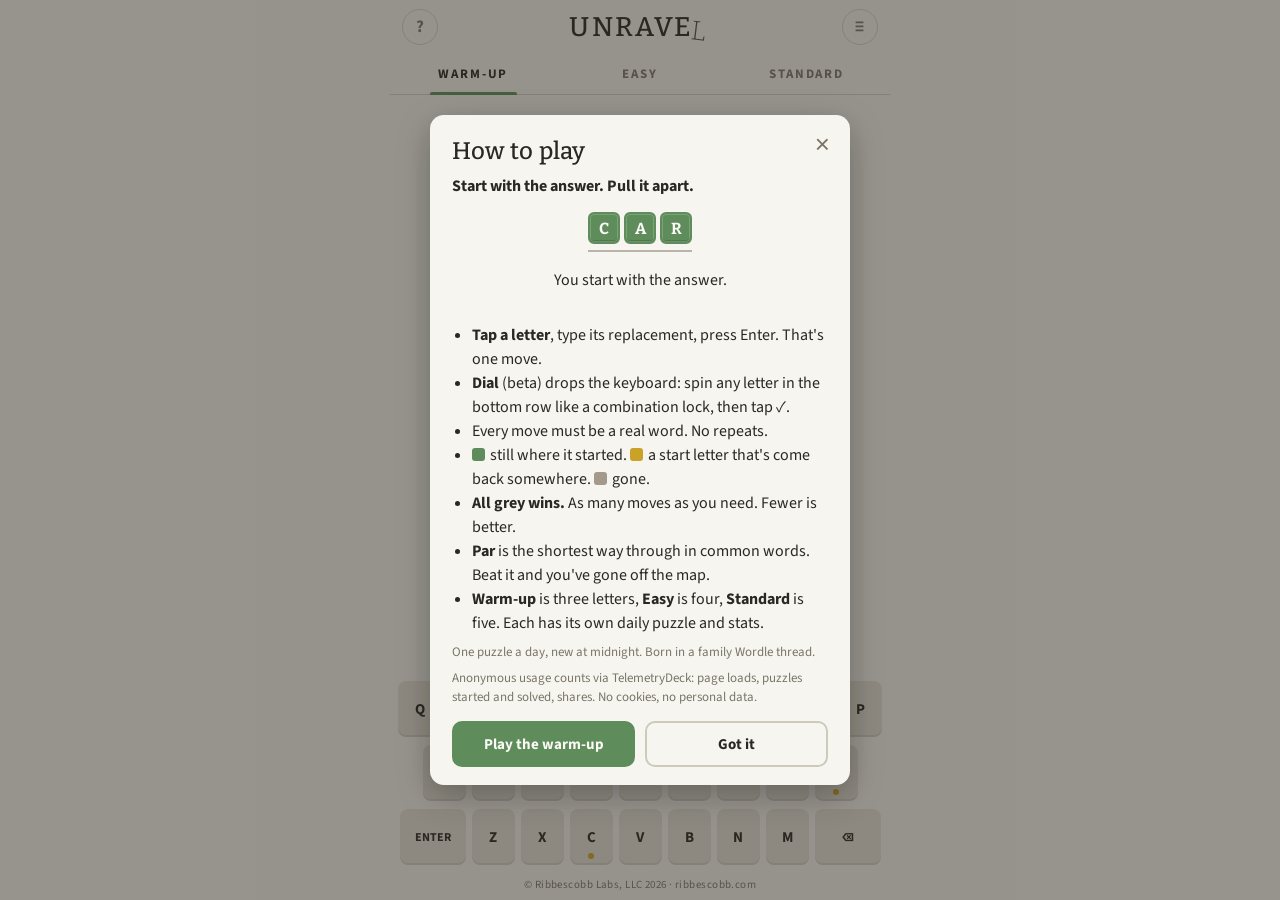
==== index.html @ 87c5cd1d "Label the reel input 'Dial' in the UI (internal name unchanged) Co-Authored-By: Claude Fable 5.1 <no" ====
<!DOCTYPE html>
<html lang="en">
<head>
  <meta charset="utf-8">
  <meta name="viewport" content="width=device-width, initial-scale=1, viewport-fit=cover">
  <meta name="color-scheme" content="light dark">
  <title>Unravel</title>
  <meta name="description" content="Wordle, backwards. Start with the answer and erase it one letter at a time.">
  <meta property="og:type" content="website">
  <meta property="og:url" content="https://ribbescobb.com/unravel/">
  <meta property="og:title" content="Unravel">
  <meta property="og:description" content="Wordle, backwards. Start with the answer and erase it one letter at a time.">
  <meta property="og:image" content="https://ribbescobb.com/unravel/og.png">
  <meta property="og:image:width" content="1200">
  <meta property="og:image:height" content="630">
  <meta property="og:image:alt" content="A word grid going from BRACE in green to THINK in grey, beside the Unravel wordmark.">
  <meta name="twitter:card" content="summary_large_image">
  <meta name="twitter:title" content="Unravel">
  <meta name="twitter:description" content="Wordle, backwards. Start with the answer and erase it one letter at a time.">
  <meta name="twitter:image" content="https://ribbescobb.com/unravel/og.png">
  <link rel="icon" href="data:image/svg+xml,%3Csvg xmlns='http://www.w3.org/2000/svg' viewBox='0 0 32 32'%3E%3Crect width='32' height='32' rx='8' fill='%235E8C5A'/%3E%3Crect x='6' y='6' width='20' height='20' rx='5' fill='%23A39A8C'/%3E%3C/svg%3E">
  <link rel="preconnect" href="https://fonts.googleapis.com">
  <link rel="preconnect" href="https://fonts.gstatic.com" crossorigin>
  <link rel="stylesheet" href="https://fonts.googleapis.com/css2?family=Bitter:wght@300;500;700&family=Source+Sans+3:wght@400;600;700&display=swap">
  <link rel="stylesheet" href="style.css">
</head>
<body>
  <header class="top">
    <button class="icon" id="btn-help" aria-label="How to play">?</button>
    <h1>UNRAVE<span class="tail">L</span></h1>
    <button class="icon" id="btn-stats" aria-label="Stats">≡</button>
  </header>

  <nav class="tabs" role="tablist" aria-label="Mode">
    <button data-mode="3" role="tab">Warm-up</button>
    <button data-mode="4" role="tab">Easy</button>
    <button data-mode="5" role="tab">Standard</button>
  </nav>

  <main>
    <div class="input-label" id="input-label">Input mode</div>
    <div class="input-toggle" role="radiogroup" aria-labelledby="input-label">
      <button data-input="keys" role="radio">Keyboard</button>
      <button data-input="reel" role="radio">Dial <span class="beta">beta</span></button>
    </div>
    <p class="subtitle" id="subtitle"></p>
    <div class="board" id="board" aria-live="polite"></div>
    <div class="under">
      <span class="moves" id="moves"></span>
      <button class="undo" id="btn-undo" disabled>↺ Back</button>
    </div>
    <div class="toast" id="toast" role="status"></div>
  </main>

  <div class="keyboard" id="keyboard"></div>
  <footer class="foot">&copy; Ribbescobb Labs, LLC 2026 &middot; <a href="https://ribbescobb.com/">ribbescobb.com</a></footer>

  <div class="modal" id="modal-help" hidden>
    <div class="sheet">
      <button class="close" data-close aria-label="Close">×</button>
      <h2>How to play</h2>
      <p><strong>Start with the answer. Pull it apart.</strong></p>
      <div class="tutorial">
        <div class="mini" id="tut-board"></div>
        <p class="tut-cap" id="tut-cap"></p>
        <button class="tut-replay" id="tut-replay" hidden>↻ Play it again</button>
      </div>
      <ul>
        <li><strong>Tap a letter</strong>, type its replacement, press Enter. That's one move.</li>
        <li><strong>Dial</strong> (beta) drops the keyboard: spin any letter in the bottom row like a combination lock, then tap ✓.</li>
        <li>Every move must be a real word. No repeats.</li>
        <li><span class="sw green"></span> still where it started. <span class="sw yellow"></span> a start letter that's come back somewhere. <span class="sw grey"></span> gone.</li>
        <li><strong>All grey wins.</strong> As many moves as you need. Fewer is better.</li>
        <li><strong>Par</strong> is the shortest way through in common words. Beat it and you've gone off the map.</li>
        <li><strong>Warm-up</strong> is three letters, <strong>Easy</strong> is four, <strong>Standard</strong> is five. Each has its own daily puzzle and stats.</li>
      </ul>
      <p class="fine">One puzzle a day, new at midnight. Born in a family Wordle thread.</p>
      <p class="fine">Anonymous usage counts via TelemetryDeck: page loads, puzzles started and solved, shares. No cookies, no personal data.</p>
      <div class="actions">
        <button class="primary" id="btn-warmup">Play the warm-up</button>
        <button data-close>Got it</button>
      </div>
    </div>
  </div>

  <div class="modal" id="modal-result" hidden>
    <div class="sheet">
      <button class="close" data-close aria-label="Close">×</button>
      <h2 id="result-title"></h2>
      <p id="result-body"></p>
      <div class="mini" id="result-path"></div>
      <div class="stats" id="stats"></div>
      <div class="actions">
        <button class="primary" id="btn-share">Share</button>
      </div>
    </div>
  </div>

  <script src="words.js"></script>
  <script src="puzzles.js"></script>
  <script src="app.js"></script>
</body>
</html>
---- style.css ----
/* Unravel — "Loom". Natural-dye tones on undyed wool; Bitter for letters, Source Sans 3 for everything else. */
:root {
  --bg: #EFECE5;        /* wool */
  --fg: #2B2823;
  --muted: #7B7568;
  --line: #CFC9BC;
  --green: #5E8C5A;     /* moss */
  --yellow: #C9A227;    /* mustard */
  --grey: #A39A8C;      /* flax */
  --ash: #5A554D;
  --on-tile: #FBFAF7;
  --key: #DED9CE;
  --key-fg: #2B2823;
  --key-dead: #C8C2B4;
  --sheet: #F7F5F0;
  --shadow: rgba(43, 40, 35, .45);
  --display: "Bitter", Georgia, "Times New Roman", serif;
  --body: "Source Sans 3", -apple-system, BlinkMacSystemFont, "Segoe UI", Helvetica, Arial, sans-serif;
}
@media (prefers-color-scheme: dark) {
  :root {
    --bg: #221F1B;      /* peat */
    --fg: #EDE8DE;
    --muted: #9A9385;
    --line: #3D382F;
    --green: #6B9A66;
    --yellow: #D1AC33;
    --grey: #6E675C;
    --ash: #3A3733;
    --on-tile: #F6F2EA;
    --key: #3A352D;
    --key-fg: #EDE8DE;
    --key-dead: #2C2823;
    --sheet: #2A2621;
    --shadow: rgba(0, 0, 0, .6);
  }
}

* { box-sizing: border-box; }
html, body { height: 100%; }
body {
  margin: 0;
  background: var(--bg);
  color: var(--fg);
  font-family: var(--body);
  display: flex;
  flex-direction: column;
  min-height: 100dvh;
  -webkit-user-select: none; user-select: none;
}

/* ---------- header ---------- */
.top {
  display: flex; align-items: center; justify-content: space-between;
  padding: 0 12px; height: 54px; max-width: 500px; width: 100%; margin: 0 auto;
}
.top h1 {
  margin: 0; font-family: var(--display); font-weight: 500; font-size: 27px; letter-spacing: .08em;
}
.top h1 .tail {
  display: inline-block; font-weight: 300; opacity: .8;
  transform: translateY(3px) rotate(7deg); transform-origin: top left;
}
.icon {
  width: 36px; height: 36px; border-radius: 50%;
  border: 1.5px solid var(--line); background: none; color: var(--muted);
  font-size: 17px; font-weight: 700; cursor: pointer; font-family: var(--body);
}

.tabs { display: flex; border-bottom: 1px solid var(--line); max-width: 500px; width: 100%; margin: 0 auto; }
.tabs button {
  flex: 1; height: 40px; border: 0; background: none; color: var(--muted); font-family: var(--body);
  font-weight: 700; font-size: 13px; letter-spacing: .14em; text-transform: uppercase; cursor: pointer;
  position: relative;
}
.tabs button.on { color: var(--fg); }
.tabs button.on::after { content: ""; position: absolute; left: 24%; right: 24%; bottom: -1px; height: 3px; background: var(--green); border-radius: 2px 2px 0 0; }
.tabs button:focus-visible { outline: 2px solid var(--green); outline-offset: -2px; }

/* ---------- board ---------- */
main {
  flex: 1; display: flex; flex-direction: column; align-items: center;
  justify-content: safe center; padding: 8px 12px; position: relative; overflow-y: auto; min-height: 0;
}
.input-label { font-size: 10px; font-weight: 700; letter-spacing: .14em; text-transform: uppercase; color: var(--muted); margin-bottom: 5px; }
.input-toggle { display: flex; gap: 2px; padding: 3px; border: 1.5px solid var(--line); border-radius: 999px; margin-bottom: 10px; }
.input-toggle button {
  border: 0; background: none; color: var(--muted); font-family: var(--body); font-weight: 700; font-size: 12px;
  letter-spacing: .06em; text-transform: uppercase; padding: 5px 12px; border-radius: 999px; cursor: pointer;
}
.input-toggle button.on { background: var(--fg); color: var(--bg); }
.input-toggle .beta { font-size: 9px; letter-spacing: .1em; padding: 1px 5px; border-radius: 999px; background: var(--yellow); color: #2B2823; margin-left: 4px; vertical-align: 1px; }
.input-toggle button.on .beta { background: var(--yellow); }
.keyboard[hidden] { display: none; }

/* reels: every tile in the play row is a spinnable letter wheel */
.board.reel-mode { padding-right: 52px; }
.tile.reel { position: relative; overflow: hidden; cursor: ns-resize; touch-action: none; border-style: solid; border-color: var(--line); color: var(--muted); }
.tile.reel.changed { color: var(--fg); border-color: var(--green); box-shadow: 0 0 0 3px color-mix(in srgb, var(--green) 30%, transparent); }
.tile.reel .strip { position: absolute; left: 0; right: 0; top: -200%; height: 500%; will-change: transform; }
.tile.reel .strip span { position: relative; display: flex; align-items: center; justify-content: center; height: 20%; text-transform: uppercase; }
.tile.reel .strip span:not(.mid) { opacity: .22; font-size: .8em; }
.tile.reel .strip span.spent::after { content: ""; position: absolute; right: 5px; bottom: 5px; width: 6px; height: 6px; border-radius: 50%; background: var(--yellow); }
.tile.reel::before, .tile.reel::after {
  content: ""; position: absolute; left: 50%; width: 0; height: 0; margin-left: -4px; pointer-events: none; opacity: .45;
  border-left: 4px solid transparent; border-right: 4px solid transparent;
}
.tile.reel::before { top: 3px; border-bottom: 4px solid var(--muted); }
.tile.reel::after { bottom: 3px; border-top: 4px solid var(--muted); }
.tile.reel.tick { animation: tick .12s ease; }
@keyframes tick { 50% { transform: scale(1.04); } }
.row-actions { position: absolute; right: -52px; top: 0; display: flex; flex-direction: column; gap: 6px; }
.row-actions button {
  width: 44px; height: calc((var(--tile) - 6px) / 2 + 3px); border-radius: 8px; border: 1.5px solid var(--line); background: none;
  color: var(--muted); font-size: 18px; cursor: pointer; font-family: var(--body); line-height: 1;
}
.row-actions button:not(.go) { font-size: 22px; font-weight: 400; }
.row-actions button.go { background: var(--green); border-color: var(--green); color: var(--on-tile); }
.row-actions button:disabled { opacity: .3; cursor: default; }

.subtitle { margin: 0 0 12px; color: var(--muted); font-size: 14px; letter-spacing: .06em; font-weight: 600; }

.board { --cols: 5; display: grid; gap: 6px; position: relative; padding-left: 18px; }
.row { display: grid; grid-template-columns: repeat(var(--cols, 5), 1fr); gap: 6px; }
.board { --tile: clamp(46px, 12.5vw, 60px); }
.tile {
  width: var(--tile); height: var(--tile);
  display: flex; align-items: center; justify-content: center;
  font-family: var(--display); font-size: clamp(23px, 6.2vw, 30px); font-weight: 700; text-transform: uppercase;
  border: 2px solid var(--line); border-radius: 9px; color: var(--fg);
  transition: transform .12s ease;
}
.tile.ghost { border-style: dashed; color: var(--muted); cursor: pointer; }
.tile.ghost:hover { border-color: var(--muted); }
.tile.dead { background: var(--ash); border-color: var(--ash); color: var(--on-tile); text-decoration: line-through; text-decoration-thickness: 3px; opacity: .85; }
.tile.selected { border-style: solid; border-color: var(--green); box-shadow: 0 0 0 3px color-mix(in srgb, var(--green) 30%, transparent); }
.tile.filled { color: var(--fg); border-color: var(--green); }
.tile.pop { animation: pop .12s ease; }
.tile.green, .tile.grey, .tile.yellow {
  color: var(--on-tile);
  box-shadow: inset 0 0 0 1px rgba(255,255,255,.18), inset 0 -2px 0 rgba(0,0,0,.14);
}
.tile.green { background: var(--green); border-color: var(--green); }
.tile.grey { background: var(--grey); border-color: var(--grey); }
.tile.yellow { background: var(--yellow); border-color: var(--yellow); }
.tile.flip { animation: flip .5s ease; }
.row.shake, .tile.shake { animation: shake .4s ease; }
.row.obliterate { animation: obliterate .5s ease-in forwards; }
.row.rewound .tile { animation: rewound .7s ease; }
.row.start { padding-bottom: 10px; margin-bottom: 6px; border-bottom: 2px solid color-mix(in srgb, var(--grey) 70%, transparent); }
.example .row.start, .mini .row.start { padding-bottom: 6px; margin-bottom: 3px; }

/* the thread: runs beside the surviving line, knotted at each row, frays over doomed rows */
.thread { position: absolute; left: 5px; width: 2px; background: var(--grey); opacity: .75; border-radius: 2px; pointer-events: none; }
.fray { position: absolute; left: 5px; width: 2px; pointer-events: none;
  background: repeating-linear-gradient(to bottom, var(--ash) 0 4px, transparent 4px 8px); }
.knot { position: absolute; left: 1px; width: 10px; height: 10px; border-radius: 50%; background: var(--green); border: 2px solid var(--bg); pointer-events: none; margin-top: -5px; }
.knot.cut { background: var(--ash); }

@keyframes pop { 0% { transform: scale(.9);} 50% { transform: scale(1.08);} 100% { transform: scale(1);} }
@keyframes flip { 0% { transform: rotateX(0);} 50% { transform: rotateX(90deg);} 100% { transform: rotateX(0);} }
@keyframes obliterate {
  0%   { transform: translateX(0) scale(1); opacity: 1; filter: blur(0); }
  15%  { transform: translateX(-6px) scale(1.03); }
  30%  { transform: translateX(6px) scale(1.03); }
  45%  { transform: translateX(-4px) scale(1); }
  100% { transform: translateX(0) scale(.6) rotateX(70deg); opacity: 0; filter: blur(3px); }
}
@keyframes rewound {
  0%   { box-shadow: 0 0 0 0 var(--green); }
  40%  { box-shadow: 0 0 0 4px var(--green); }
  100% { box-shadow: 0 0 0 0 transparent; }
}
@keyframes shake {
  10%, 90% { transform: translateX(-2px); } 20%, 80% { transform: translateX(3px); }
  30%, 50%, 70% { transform: translateX(-5px); } 40%, 60% { transform: translateX(5px); }
}
@media (prefers-reduced-motion: reduce) {
  .tile.flip, .tile.pop, .row.shake, .row.rewound .tile { animation: none; }
  .row.obliterate { animation-duration: .01s; }
}

.under { display: flex; align-items: center; gap: 14px; margin-top: 14px; min-height: 30px; padding-left: 18px; }
.moves { color: var(--muted); font-size: 14px; font-weight: 700; letter-spacing: .04em; }
.undo {
  border: 1.5px solid var(--line); background: none; color: var(--muted); font-family: var(--body);
  border-radius: 999px; padding: 5px 12px; font-weight: 700; font-size: 13px; cursor: pointer;
}
.undo:disabled { opacity: .35; cursor: default; }

.toast {
  position: absolute; top: 8px; left: 50%; transform: translateX(-50%);
  background: var(--fg); color: var(--bg); padding: 10px 14px; border-radius: 8px;
  font-weight: 700; font-size: 14px; opacity: 0; pointer-events: none;
  transition: opacity .15s; white-space: nowrap; z-index: 5;
}
.toast.show { opacity: 1; }

/* ---------- keyboard ---------- */
.keyboard { padding: 6px 6px 4px; max-width: 500px; width: 100%; margin: 0 auto; }
.krow { display: flex; justify-content: center; gap: 6px; margin-bottom: 8px; }
.key {
  flex: 1; max-width: 43px; height: 56px; border: 0; border-radius: 8px;
  background: var(--key); color: var(--key-fg); font-family: var(--body); font-weight: 700; font-size: 15px;
  text-transform: uppercase; cursor: pointer; padding: 0;
  box-shadow: inset 0 -2px 0 rgba(0,0,0,.08);
}
.key.wide { flex: 1.5; max-width: 66px; font-size: 12px; }
.key.spent { position: relative; }
.key.spent::after { content: ""; position: absolute; left: 50%; bottom: 6px; width: 6px; height: 6px; margin-left: -3px; border-radius: 50%; background: var(--yellow); }
.key:active { filter: brightness(.92); }

.foot { text-align: center; font-size: 11px; color: var(--muted); letter-spacing: .04em; padding: 0 12px calc(8px + env(safe-area-inset-bottom)); }
.foot a { color: inherit; text-decoration: none; }
.foot a:hover { text-decoration: underline; }

/* ---------- sheets ---------- */
.modal[hidden] { display: none; }
.modal {
  position: fixed; inset: 0; background: var(--shadow);
  display: flex; align-items: center; justify-content: center; padding: 16px; z-index: 10;
}
.sheet {
  background: var(--sheet); color: var(--fg); border-radius: 14px; padding: 22px 22px 18px;
  width: 100%; max-width: 420px; position: relative; box-shadow: 0 10px 34px rgba(0,0,0,.28);
  max-height: calc(100dvh - 32px); overflow-y: auto; -webkit-overflow-scrolling: touch;
}
.sheet h2 { margin: 0 0 10px; font-family: var(--display); font-weight: 500; font-size: 24px; letter-spacing: .01em; }
.sheet p { line-height: 1.45; margin: 8px 0; font-size: 16px; }
.sheet ul { padding-left: 20px; line-height: 1.5; margin: 8px 0; font-size: 16px; }
.sheet .fine { color: var(--muted); font-size: 13px; }
.sw { display: inline-block; width: 13px; height: 13px; border-radius: 3px; vertical-align: -1px; margin-right: 2px; }
.sw.green { background: var(--green); } .sw.yellow { background: var(--yellow); } .sw.grey { background: var(--grey); }
.close {
  position: sticky; top: -12px; float: right; margin: -10px -10px 0 0; border: 0; background: var(--sheet);
  font-size: 26px; color: var(--muted); cursor: pointer; line-height: 1; padding: 4px 8px; border-radius: 8px; z-index: 1;
}
.example, .mini { display: grid; gap: 4px; margin: 14px 0; justify-content: center; }
.example .row, .mini .row { gap: 4px; }
.example .tile, .mini .tile { width: 32px; height: 32px; font-size: 16px; border-width: 2px; border-radius: 6px; }
.example { margin: 10px 0; }
.tutorial { margin: 10px 0 12px; }
.tut-replay { display: block; margin: 6px auto 0; border: 1.5px solid var(--line); background: none; color: var(--muted); font-family: var(--body); font-weight: 700; font-size: 13px; border-radius: 999px; padding: 5px 12px; cursor: pointer; }
.tut-replay[hidden] { display: none; }
.tut-cap { text-align: center; font-size: 15px; min-height: 2.6em; margin: 8px 0 0; line-height: 1.3; }
.mini .tile.ghost { color: var(--muted); }

.stats { display: flex; flex-direction: column; margin: 14px 0 4px; }
.stats > .stat-row { display: flex; justify-content: center; gap: 22px; }
.mode-h { font-family: var(--display); font-weight: 500; font-size: 18px; margin: 14px 0 2px; padding-top: 12px; border-top: 1px solid var(--line); }
.mode-h:first-child { border-top: 0; padding-top: 0; margin-top: 4px; }
.mode-h span { font-family: var(--body); font-size: 12px; font-weight: 700; letter-spacing: .08em; text-transform: uppercase; color: var(--muted); margin-left: 6px; }
.dist { display: grid; gap: 4px; margin: 10px 0 4px; }
.dr { display: grid; grid-template-columns: 78px 1fr; align-items: center; gap: 8px; font-size: 13px; }
.dl { color: var(--muted); font-weight: 700; letter-spacing: .04em; text-align: right; }
.db { background: var(--grey); color: var(--on-tile); font-weight: 700; font-variant-numeric: tabular-nums; padding: 3px 7px; border-radius: 4px; text-align: right; box-sizing: border-box; min-width: 24px; }
.dr.hl .db { background: var(--green); }
.stat { text-align: center; }
.stat b { display: block; font-family: var(--display); font-weight: 500; font-size: 27px; font-variant-numeric: tabular-nums; }
.stat span { font-size: 11px; color: var(--muted); text-transform: uppercase; letter-spacing: .08em; font-weight: 700; }
.actions { display: flex; gap: 10px; margin-top: 14px; }
.actions button {
  flex: 1; height: 46px; border-radius: 10px; border: 2px solid var(--line); font-family: var(--body);
  background: none; color: var(--fg); font-weight: 700; font-size: 15px; cursor: pointer;
}
.actions button.primary { background: var(--green); border-color: var(--green); color: var(--on-tile); }
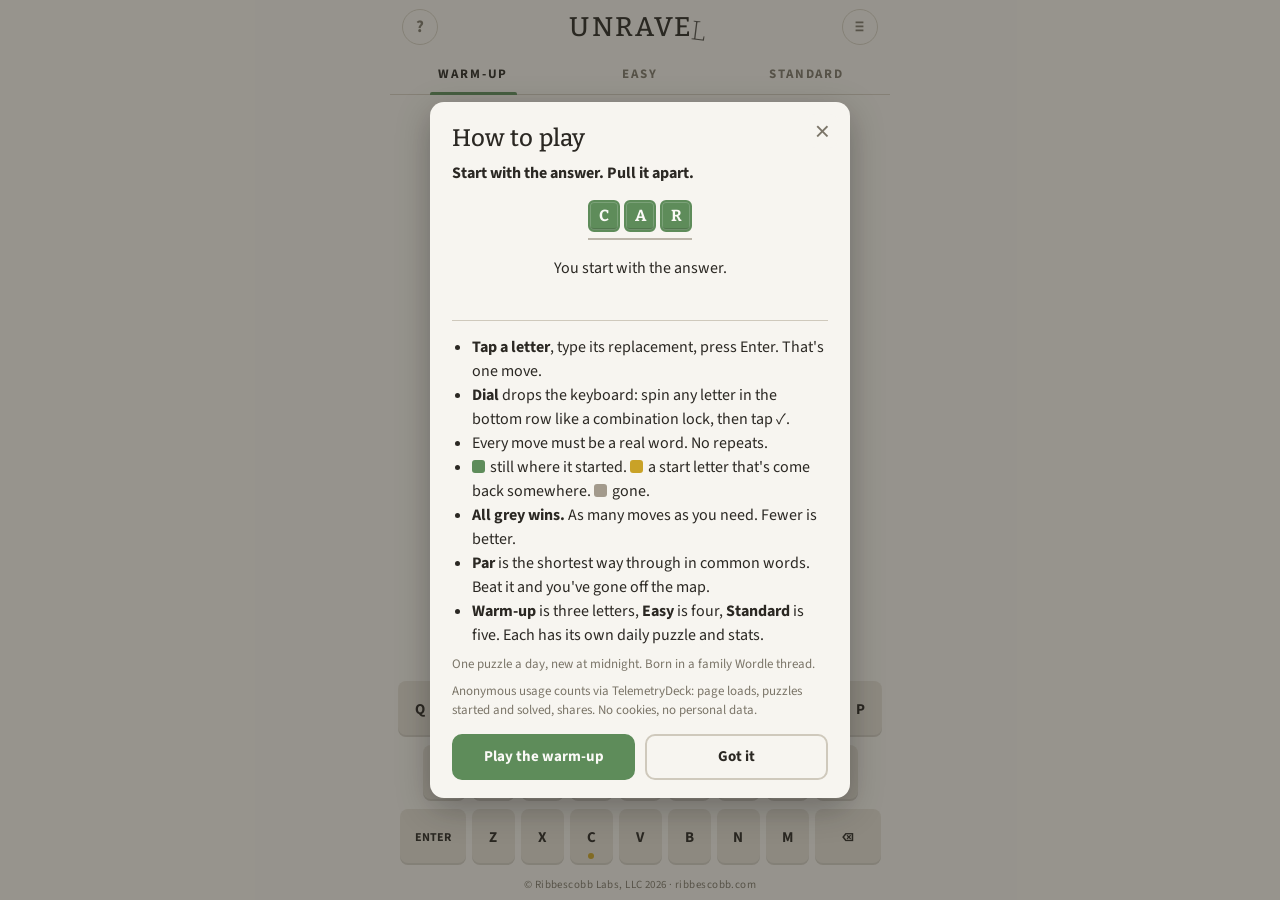
==== commit 380dc5d1: "Default input by device (Dial on touch, Keyboard otherwise); drop the beta tag Co-Authored-By: Claud" ====
--- a/index.html
+++ b/index.html
@@ -41,7 +41,7 @@
     <div class="input-label" id="input-label">Input mode</div>
     <div class="input-toggle" role="radiogroup" aria-labelledby="input-label">
       <button data-input="keys" role="radio">Keyboard</button>
-      <button data-input="reel" role="radio">Dial <span class="beta">beta</span></button>
+      <button data-input="reel" role="radio">Dial</button>
     </div>
     <p class="subtitle" id="subtitle"></p>
     <div class="board" id="board" aria-live="polite"></div>
@@ -67,7 +67,7 @@
       </div>
       <ul>
         <li><strong>Tap a letter</strong>, type its replacement, press Enter. That's one move.</li>
-        <li><strong>Dial</strong> (beta) drops the keyboard: spin any letter in the bottom row like a combination lock, then tap ✓.</li>
+        <li><strong>Dial</strong> drops the keyboard: spin any letter in the bottom row like a combination lock, then tap ✓.</li>
         <li>Every move must be a real word. No repeats.</li>
         <li><span class="sw green"></span> still where it started. <span class="sw yellow"></span> a start letter that's come back somewhere. <span class="sw grey"></span> gone.</li>
         <li><strong>All grey wins.</strong> As many moves as you need. Fewer is better.</li>
--- a/style.css
+++ b/style.css
@@ -239,7 +239,7 @@
 .example .row, .mini .row { gap: 4px; }
 .example .tile, .mini .tile { width: 32px; height: 32px; font-size: 16px; border-width: 2px; border-radius: 6px; }
 .example { margin: 10px 0; }
-.tutorial { margin: 10px 0 12px; }
+.tutorial { margin: 10px 0 14px; padding-bottom: 14px; border-bottom: 1px solid var(--line); }
 .tut-replay { display: block; margin: 6px auto 0; border: 1.5px solid var(--line); background: none; color: var(--muted); font-family: var(--body); font-weight: 700; font-size: 13px; border-radius: 999px; padding: 5px 12px; cursor: pointer; }
 .tut-replay[hidden] { display: none; }
 .tut-cap { text-align: center; font-size: 15px; min-height: 2.6em; margin: 8px 0 0; line-height: 1.3; }
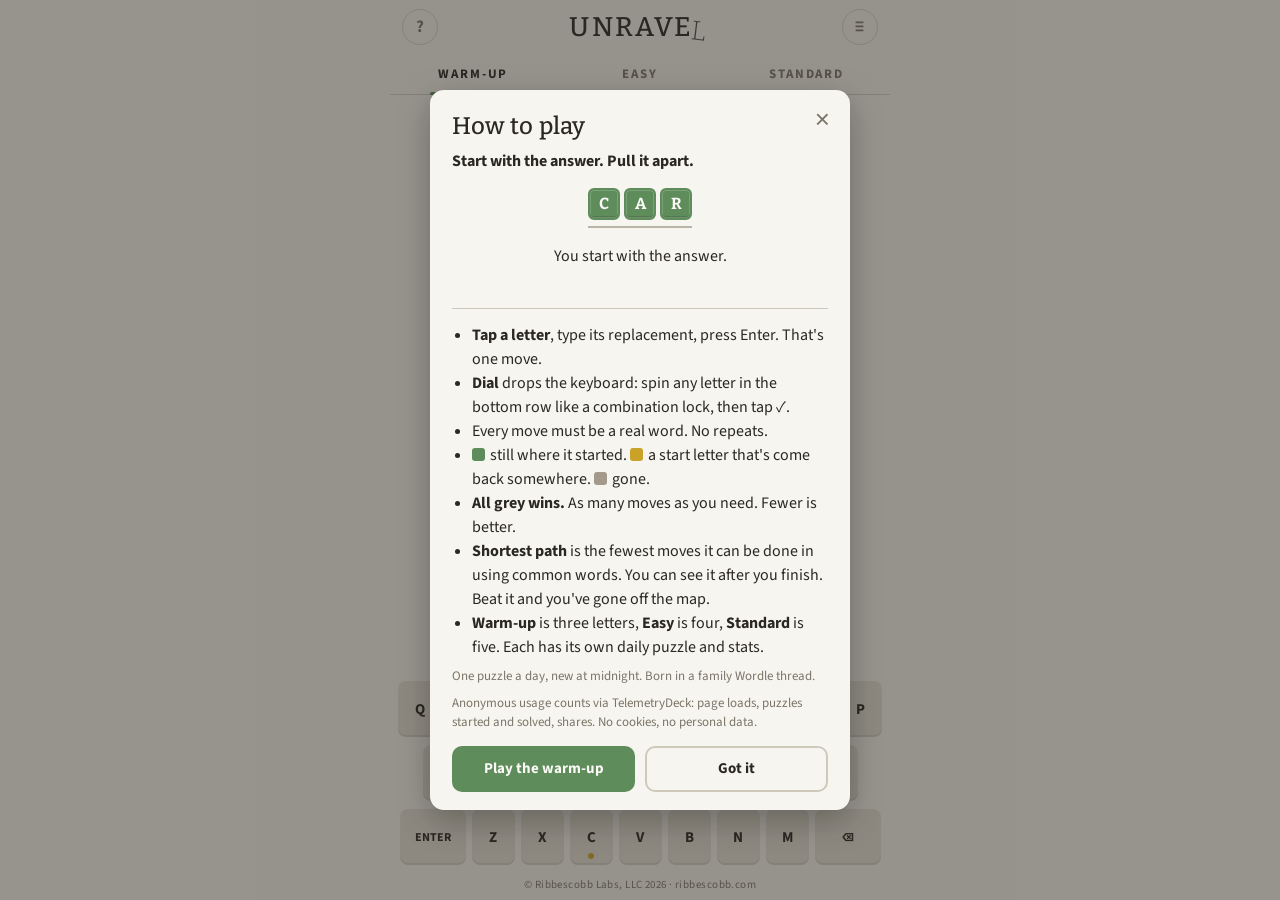
==== commit 1255a9e6: "Shortest path replaces par: wider vocabulary, renamed everywhere, revealable after a solve The short" ====
--- a/index.html
+++ b/index.html
@@ -71,7 +71,7 @@
         <li>Every move must be a real word. No repeats.</li>
         <li><span class="sw green"></span> still where it started. <span class="sw yellow"></span> a start letter that's come back somewhere. <span class="sw grey"></span> gone.</li>
         <li><strong>All grey wins.</strong> As many moves as you need. Fewer is better.</li>
-        <li><strong>Par</strong> is the shortest way through in common words. Beat it and you've gone off the map.</li>
+        <li><strong>Shortest path</strong> is the fewest moves it can be done in using common words. You can see it after you finish. Beat it and you've gone off the map.</li>
         <li><strong>Warm-up</strong> is three letters, <strong>Easy</strong> is four, <strong>Standard</strong> is five. Each has its own daily puzzle and stats.</li>
       </ul>
       <p class="fine">One puzzle a day, new at midnight. Born in a family Wordle thread.</p>
@@ -89,6 +89,8 @@
       <h2 id="result-title"></h2>
       <p id="result-body"></p>
       <div class="mini" id="result-path"></div>
+      <div id="result-shortest"></div>
+      <button class="tut-replay" id="btn-shortest" hidden>Show the shortest path</button>
       <div class="stats" id="stats"></div>
       <div class="actions">
         <button class="primary" id="btn-share">Share</button>
--- a/style.css
+++ b/style.css
@@ -242,6 +242,7 @@
 .tutorial { margin: 10px 0 14px; padding-bottom: 14px; border-bottom: 1px solid var(--line); }
 .tut-replay { display: block; margin: 6px auto 0; border: 1.5px solid var(--line); background: none; color: var(--muted); font-family: var(--body); font-weight: 700; font-size: 13px; border-radius: 999px; padding: 5px 12px; cursor: pointer; }
 .tut-replay[hidden] { display: none; }
+.shortest-label { text-align: center; color: var(--muted); font-size: 13px; font-weight: 700; letter-spacing: .04em; margin: 12px 0 4px; }
 .tut-cap { text-align: center; font-size: 15px; min-height: 2.6em; margin: 8px 0 0; line-height: 1.3; }
 .mini .tile.ghost { color: var(--muted); }
 
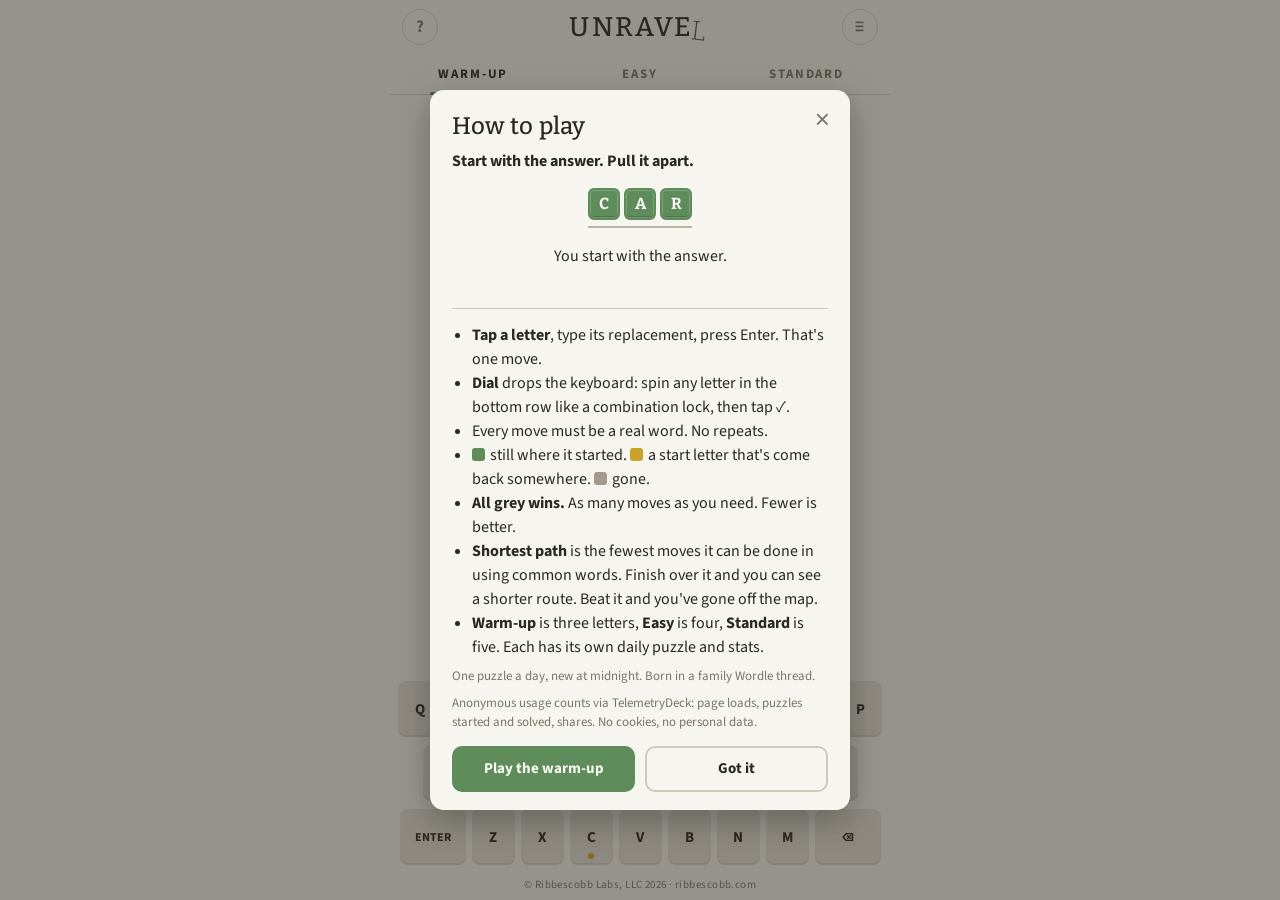
==== commit 49ddf370: "Reveal a shorter path only when the solve was longer than the shortest Co-Authored-By: Claude Fable " ====
--- a/index.html
+++ b/index.html
@@ -71,7 +71,7 @@
         <li>Every move must be a real word. No repeats.</li>
         <li><span class="sw green"></span> still where it started. <span class="sw yellow"></span> a start letter that's come back somewhere. <span class="sw grey"></span> gone.</li>
         <li><strong>All grey wins.</strong> As many moves as you need. Fewer is better.</li>
-        <li><strong>Shortest path</strong> is the fewest moves it can be done in using common words. You can see it after you finish. Beat it and you've gone off the map.</li>
+        <li><strong>Shortest path</strong> is the fewest moves it can be done in using common words. Finish over it and you can see a shorter route. Beat it and you've gone off the map.</li>
         <li><strong>Warm-up</strong> is three letters, <strong>Easy</strong> is four, <strong>Standard</strong> is five. Each has its own daily puzzle and stats.</li>
       </ul>
       <p class="fine">One puzzle a day, new at midnight. Born in a family Wordle thread.</p>
@@ -90,7 +90,7 @@
       <p id="result-body"></p>
       <div class="mini" id="result-path"></div>
       <div id="result-shortest"></div>
-      <button class="tut-replay" id="btn-shortest" hidden>Show the shortest path</button>
+      <button class="tut-replay" id="btn-shortest" hidden>Show a shorter path</button>
       <div class="stats" id="stats"></div>
       <div class="actions">
         <button class="primary" id="btn-share">Share</button>
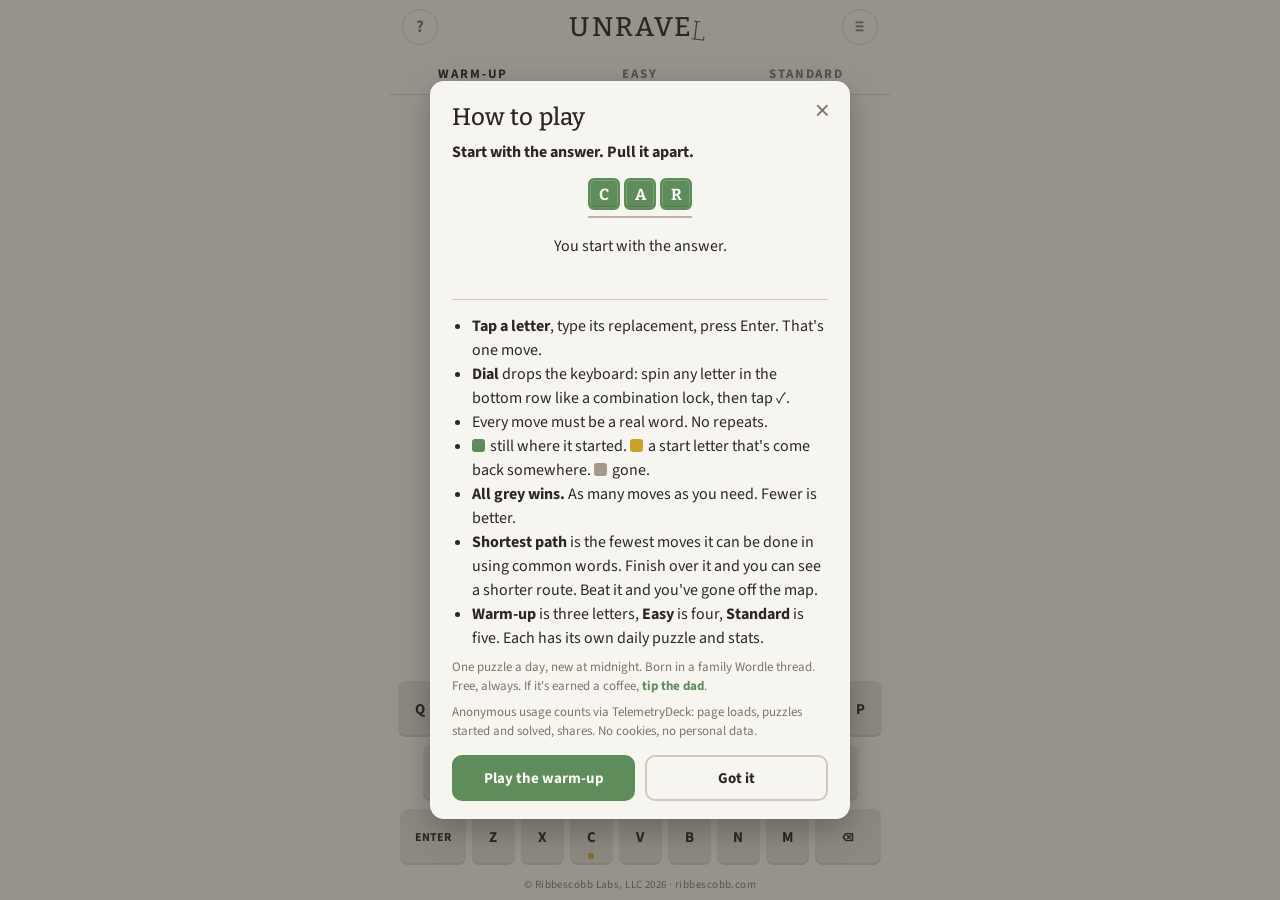
==== commit 8f7365ae: "Tip jar: Stripe payment link on the result sheet and help sheet, thank-you on return Co-Authored-By:" ====
--- a/index.html
+++ b/index.html
@@ -74,7 +74,7 @@
         <li><strong>Shortest path</strong> is the fewest moves it can be done in using common words. Finish over it and you can see a shorter route. Beat it and you've gone off the map.</li>
         <li><strong>Warm-up</strong> is three letters, <strong>Easy</strong> is four, <strong>Standard</strong> is five. Each has its own daily puzzle and stats.</li>
       </ul>
-      <p class="fine">One puzzle a day, new at midnight. Born in a family Wordle thread.</p>
+      <p class="fine">One puzzle a day, new at midnight. Born in a family Wordle thread. Free, always. If it's earned a coffee, <a href="#" id="help-tip">tip the dad</a>.</p>
       <p class="fine">Anonymous usage counts via TelemetryDeck: page loads, puzzles started and solved, shares. No cookies, no personal data.</p>
       <div class="actions">
         <button class="primary" id="btn-warmup">Play the warm-up</button>
@@ -95,6 +95,10 @@
       <div class="actions">
         <button class="primary" id="btn-share">Share</button>
       </div>
+      <div class="tip" id="tip" hidden>
+        <button class="tip-btn" id="btn-tip">☕ Tip the dad</button>
+        <span class="tip-note" id="tip-note">Buys nothing yet except our thanks.</span>
+      </div>
     </div>
   </div>
 
--- a/style.css
+++ b/style.css
@@ -246,6 +246,13 @@
 .tut-cap { text-align: center; font-size: 15px; min-height: 2.6em; margin: 8px 0 0; line-height: 1.3; }
 .mini .tile.ghost { color: var(--muted); }
 
+.tip { display: flex; flex-direction: column; align-items: center; gap: 4px; margin-top: 12px; }
+.tip[hidden] { display: none; }
+.tip-btn { border: 1.5px solid var(--line); background: none; color: var(--fg); font-family: var(--body); font-weight: 700; font-size: 14px; border-radius: 999px; padding: 7px 16px; cursor: pointer; }
+.tip-btn:disabled { color: var(--muted); cursor: default; }
+.tip-note { font-size: 12px; color: var(--muted); }
+.sheet .fine a { color: var(--green); font-weight: 700; text-decoration: none; }
+
 .stats { display: flex; flex-direction: column; margin: 14px 0 4px; }
 .stats > .stat-row { display: flex; justify-content: center; gap: 22px; }
 .mode-h { font-family: var(--display); font-weight: 500; font-size: 18px; margin: 14px 0 2px; padding-top: 12px; border-top: 1px solid var(--line); }
